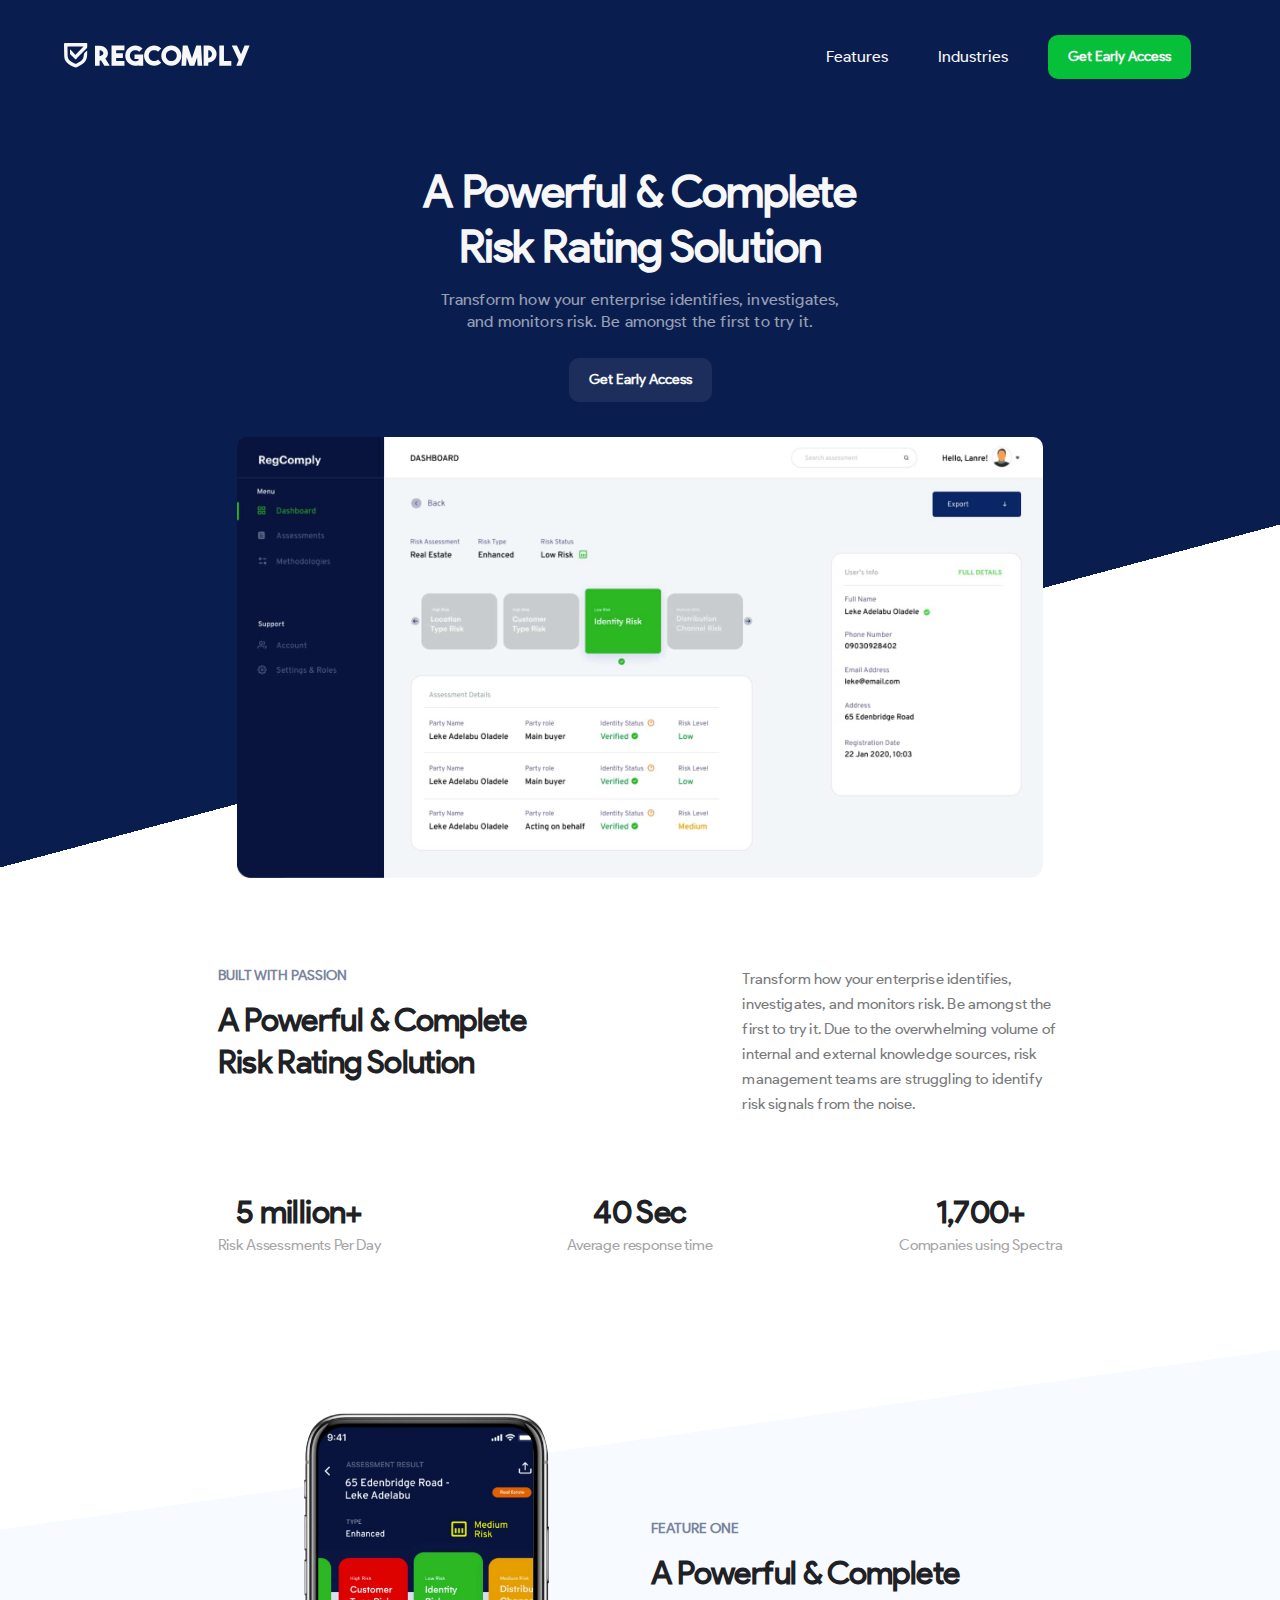
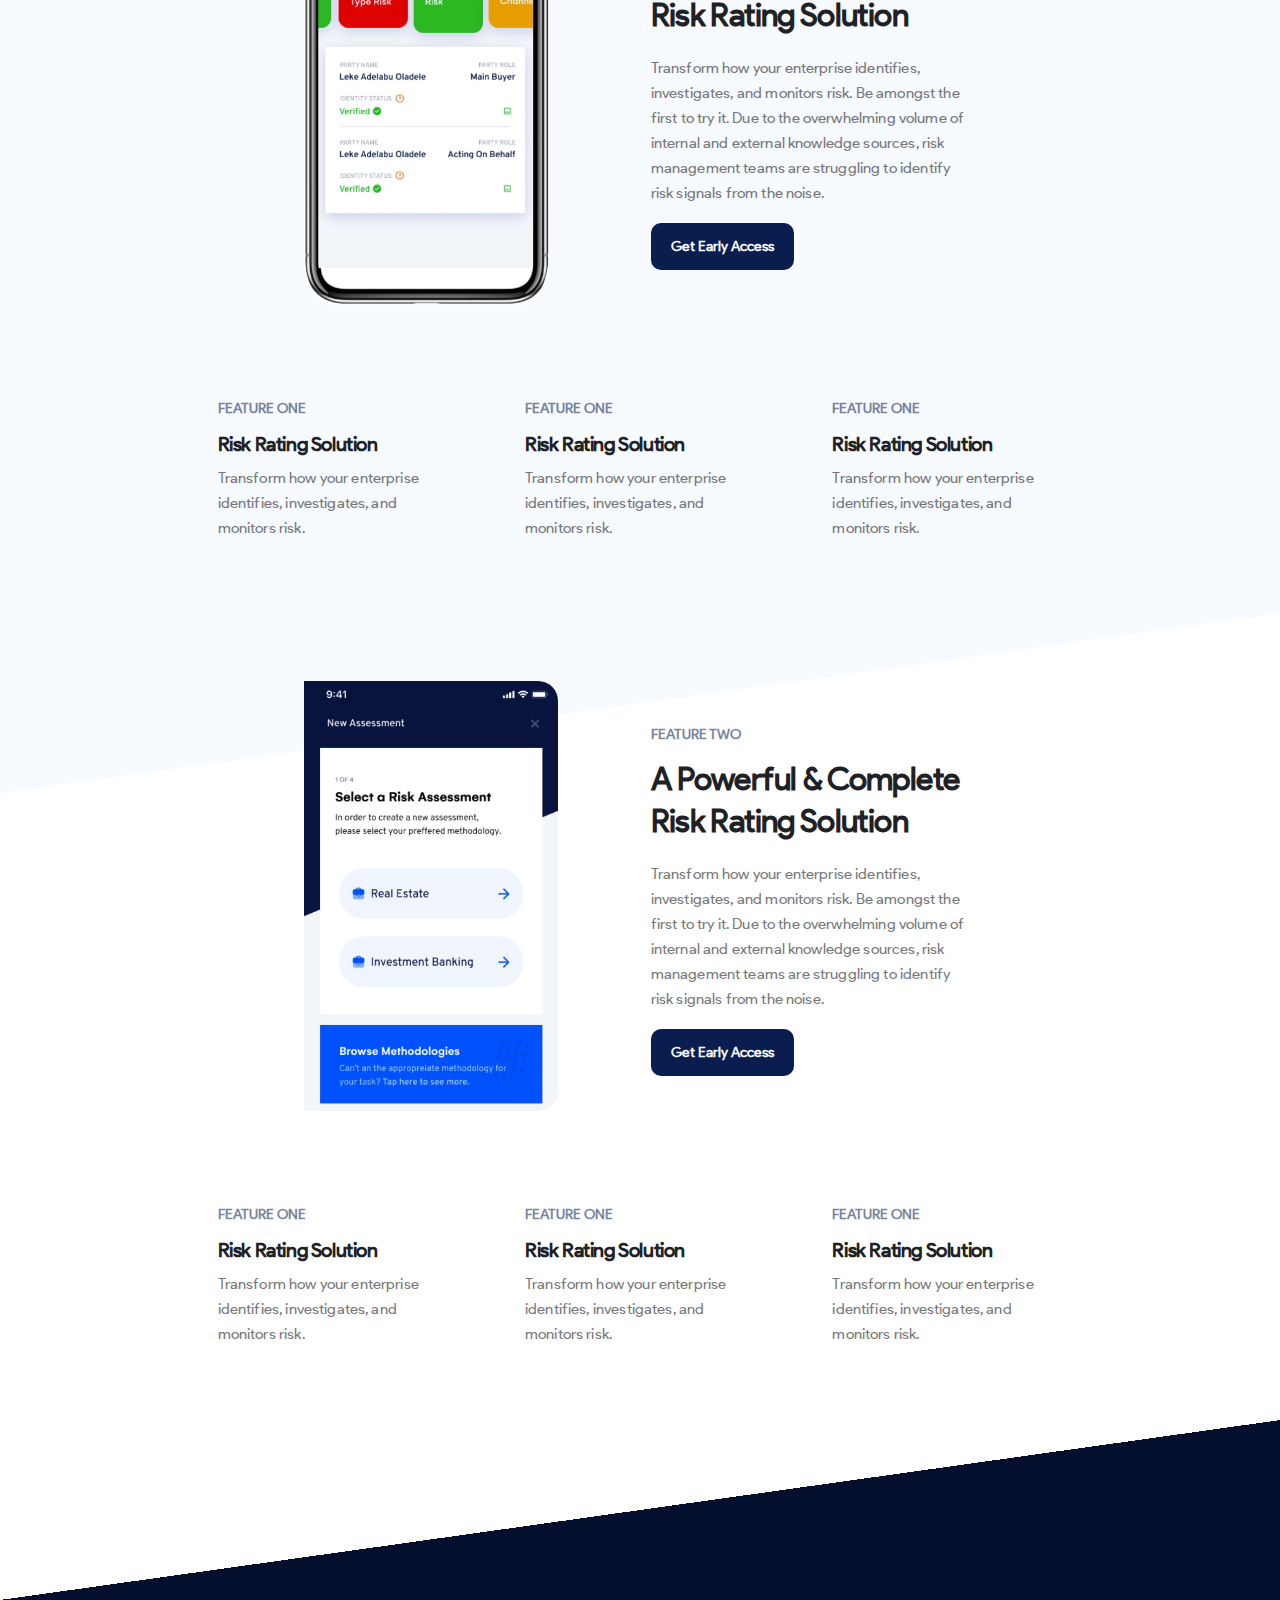
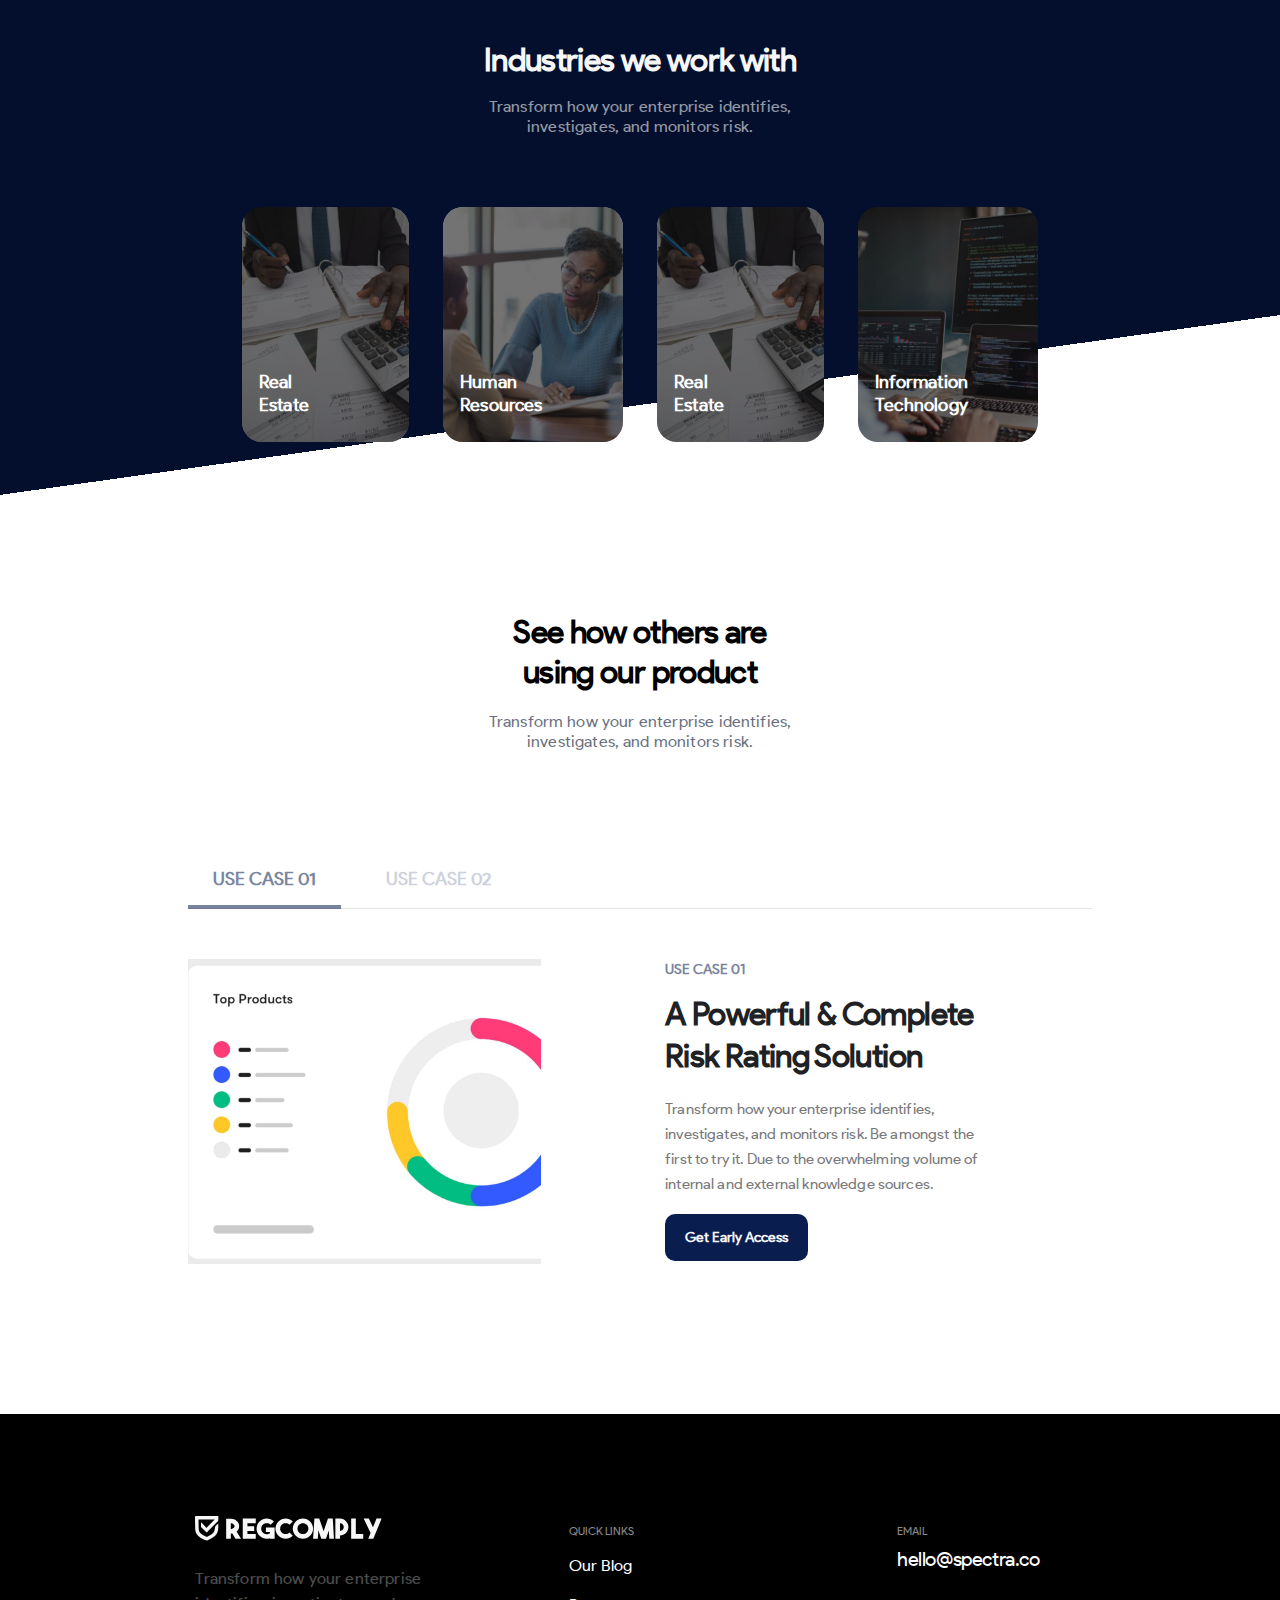
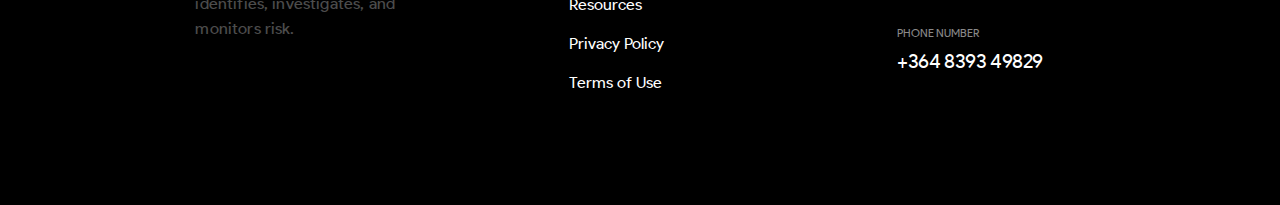
==== home.html @ 765aa0dc "heroku deployment" ====
<!DOCTYPE html>
<html lang="en">
    <head>
        <meta charset="UTF-8" />
        <meta http-equiv="X-UA-Compatible" content="IE=edge" />
        <meta name="viewport" content="width=device-width, initial-scale=1.0" />
        <link
            rel="shortcut icon"
            href="assets/images/favicon.ico"
            type="image/x-icon"
        />
        <link rel="stylesheet" href="css/header.css" />
        <link rel="stylesheet" href="css/index.css" />
        <link rel="stylesheet" href="css/footer.css" />
        <link rel="stylesheet" href="css/modal.css" />
        <script src="script/index.js"></script>
        <title>RegComply</title>
    </head>

    <body>
        <!-- HEADER START -->

        <header id="navbar" class="navbar">
            <a> <img src="assets/icons/logo.svg" alt="logo" class="logo" /></a>
            <nav>
                <div class="nav-menu">
                    <a href="#features" class="nav-item">Features</a>
                    <a href="#industries" class="nav-item">Industries</a>
                    <a class="early-access nav-item">Get Early Access</a>
                </div>
                <div class="hamburger">
                    <span class="bar"></span>
                    <span class="bar"></span>
                    <span class="bar"></span>
                </div>
            </nav>
        </header>

        <!-- HEADER END -->

        <!-- MODAL START -->

        <div id="Modal" class="modal">
            <!-- Modal content -->
            <span class="close-btn">&times;</span>
            <div class="modal-content">
                <h3 class="modal-title">Join our list</h3>
                <p class="modal-description">
                    Sign up here to get the lastest news and updates.
                </p>
                <form class="modal-form">
                    <div class="form-group">
                        <label for="name" class="input-label">Full Name</label>
                        <input type="text" id="name" class="text-input" />
                    </div>
                    <div class="form-group">
                        <label for="email" class="input-label"
                            >Email Address</label
                        >
                        <input type="email" id="email" class="text-input" />
                    </div>
                    <button type="submit" class="modal-submit">JOIN</button>
                </form>
            </div>
        </div>

        <!-- MODAL END -->

        <!-- BODY START -->

        <div class="container">
            <section class="section-1">
                <h1>A Powerful & Complete Risk Rating Solution</h1>
                <p>
                    Transform how your enterprise identifies, investigates, and
                    monitors risk. Be amongst the first to try it.
                </p>
                <a class="early-access">Get Early Access</a>
                <img src="assets/images/img1.jpg" />
            </section>
            <section class="section-2">
                <div class="row-1">
                    <div class="row-section">
                        <h6>BUILT WITH PASSION</h6>
                        <h3>A Powerful & Complete Risk Rating Solution</h3>
                    </div>
                    <div class="row-section">
                        <p>
                            Transform how your enterprise identifies,
                            investigates, and monitors risk. Be amongst the
                            first to try it. Due to the overwhelming volume of
                            internal and external knowledge sources, risk
                            management teams are struggling to identify risk
                            signals from the noise.
                        </p>
                    </div>
                </div>
                <div class="row-2">
                    <div class="row-section">
                        <div class="section-value">5 million+</div>
                        <div class="section-title">
                            Risk Assessments Per Day
                        </div>
                    </div>
                    <div class="row-section">
                        <div class="section-value">40 Sec</div>
                        <div class="section-title">Average response time</div>
                    </div>
                    <div class="row-section">
                        <div class="section-value">1,700+</div>
                        <div class="section-title">Companies using Spectra</div>
                    </div>
                </div>
            </section>
            <section class="section-3" id="features">
                <div class="row-1">
                    <img src="assets/images/img2.jpg" />
                    <div class="row-section">
                        <h6>FEATURE ONE</h6>
                        <h3>A Powerful & Complete Risk Rating Solution</h3>
                        <p>
                            Transform how your enterprise identifies,
                            investigates, and monitors risk. Be amongst the
                            first to try it. Due to the overwhelming volume of
                            internal and external knowledge sources, risk
                            management teams are struggling to identify risk
                            signals from the noise.
                        </p>
                        <a class="early-access">Get Early Access</a>
                    </div>
                </div>
                <div class="row-2">
                    <div class="row-section">
                        <h6>FEATURE ONE</h6>
                        <h4>Risk Rating Solution</h4>
                        <p>
                            Transform how your enterprise identifies,
                            investigates, and monitors risk.
                        </p>
                    </div>
                    <div class="row-section">
                        <h6>FEATURE ONE</h6>
                        <h4>Risk Rating Solution</h4>
                        <p>
                            Transform how your enterprise identifies,
                            investigates, and monitors risk.
                        </p>
                    </div>
                    <div class="row-section">
                        <h6>FEATURE ONE</h6>
                        <h4>Risk Rating Solution</h4>
                        <p>
                            Transform how your enterprise identifies,
                            investigates, and monitors risk.
                        </p>
                    </div>
                </div>
            </section>
            <section class="section-3 section-4">
                <div class="row-1">
                    <img src="assets/images/img3.jpg" />
                    <div class="row-section">
                        <h6>FEATURE TWO</h6>
                        <h3>A Powerful & Complete Risk Rating Solution</h3>
                        <p>
                            Transform how your enterprise identifies,
                            investigates, and monitors risk. Be amongst the
                            first to try it. Due to the overwhelming volume of
                            internal and external knowledge sources, risk
                            management teams are struggling to identify risk
                            signals from the noise.
                        </p>
                        <a class="early-access">Get Early Access</a>
                    </div>
                </div>
                <div class="row-2">
                    <div class="row-section">
                        <h6>FEATURE ONE</h6>
                        <h4>Risk Rating Solution</h4>
                        <p>
                            Transform how your enterprise identifies,
                            investigates, and monitors risk.
                        </p>
                    </div>
                    <div class="row-section">
                        <h6>FEATURE ONE</h6>
                        <h4>Risk Rating Solution</h4>
                        <p>
                            Transform how your enterprise identifies,
                            investigates, and monitors risk.
                        </p>
                    </div>
                    <div class="row-section">
                        <h6>FEATURE ONE</h6>
                        <h4>Risk Rating Solution</h4>
                        <p>
                            Transform how your enterprise identifies,
                            investigates, and monitors risk.
                        </p>
                    </div>
                </div>
            </section>
            <section class="section-5" id="industries">
                <h2>Industries we work with</h2>
                <p>
                    Transform how your enterprise identifies, investigates, and
                    monitors risk.
                </p>
                <div class="industries-row">
                    <div class="industry real-estate">
                        <p>Real Estate</p>
                    </div>
                    <div class="industry human-resources">
                        <p>Human Resources</p>
                    </div>
                    <div class="industry real-estate">
                        <p>Real Estate</p>
                    </div>
                    <div class="industry information-technology">
                        <p>Information Technology</p>
                    </div>
                </div>
            </section>
            <section class="section-6">
                <h2>See how others are using our product</h2>
                <p>
                    Transform how your enterprise identifies, investigates, and
                    monitors risk.
                </p>
                <div class="title-bar">
                    <div
                        class="title-item title-active"
                        onclick="moveBackward()"
                    >
                        USE CASE 01
                    </div>
                    <div class="title-item" onclick="moveForward()">
                        USE CASE 02
                    </div>
                </div>
                <carousel class="carousel">
                    <slide class="slide" id="slide-1">
                        <div class="use-case">
                            <img src="assets/images/img4.jpg" />
                            <div class="use-case-section">
                                <h6>USE CASE 01</h6>
                                <h3>
                                    A Powerful & Complete Risk Rating Solution
                                </h3>
                                <p>
                                    Transform how your enterprise identifies,
                                    investigates, and monitors risk. Be amongst
                                    the first to try it. Due to the overwhelming
                                    volume of internal and external knowledge
                                    sources.
                                </p>
                                <a class="early-access">Get Early Access</a>
                            </div>
                        </div>
                    </slide>
                    <slide class="slide">
                        <div class="use-case">
                            <img src="assets/images/img4.jpg" />
                            <div class="use-case-section">
                                <h6>USE CASE 02</h6>
                                <h3>
                                    A Powerful & Complete Risk Rating Solution
                                </h3>
                                <p>
                                    Transform how your enterprise identifies,
                                    investigates, and monitors risk. Be amongst
                                    the first to try it. Due to the overwhelming
                                    volume of internal and external knowledge
                                    sources.
                                </p>
                                <a class="early-access">Get Early Access</a>
                            </div>
                        </div>
                    </slide>
                </carousel>
            </section>
        </div>

        <!-- BODY END -->

        <!-- FOOTER START -->

        <footer>
            <div class="footer-col">
                <img src="assets/icons/logo.svg" alt="logo" class="logo" />
                <p class="sub-text">
                    Transform how your enterprise identifies, investigates, and
                    monitors risk.
                </p>
            </div>
            <div class="footer-col">
                <p class="sub-title">QUICK LINKS</p>
                <nav>
                    <a class="nav-item">Our Blog</a>
                    <a class="nav-item">Resources</a>
                    <a class="nav-item">Privacy Policy</a>
                    <a class="nav-item">Terms of Use</a>
                </nav>
            </div>
            <div class="footer-contacts">
                <div class="footer-col">
                    <p class="sub-title">EMAIL</p>
                    <a href="mailto:hello@spectra.co" class="contact mail"
                        >hello@spectra.co</a
                    >
                    <p class="sub-title">PHONE NUMBER</p>
                    <a href="tel:+364 8393 49829" class="contact"
                        >+364 8393 49829</a
                    >
                </div>
            </div>
        </footer>
        <!-- FOOTER END -->
        <script src="script/header.js"></script>
        <script src="script/modal.js"></script>
    </body>
</html>
---- css/header.css ----
header {
    width: 100%;
    padding: 20px 5%;
    padding-top: 35px;
    background: #0a1d4f;
    display: flex;
    justify-content: space-between;
    align-items: center;
    overflow: hidden;
    z-index: 1;
}

header img.logo {
    height: 25px;
}

.nav-menu {
    display: flex;
    justify-content: space-between;
    align-items: center;
}

header a.nav-item {
    font-size: 16px;
    line-height: 14px;
    color: #f7f7f8;
    text-decoration: none;
    margin: 0 25px;
}

header a.early-access {
    background: #06c03a;
    border-radius: 10px;
    font-size: 14px;
    font-weight: bold;
    line-height: 14px;
    color: #f7f7f8;
    text-decoration: none;
    padding: 15px 20px;
    margin-left: 15px;
}

.hamburger {
    display: none;
}

.bar {
    display: block;
    width: 25px;
    height: 3px;
    margin: 5px auto;
    -webkit-transition: all 0.3s ease-in-out;
    transition: all 0.3s ease-in-out;
    background-color: white;
}

@media screen and (max-width: 799px) {
    .nav-menu {
        height: 30%;
        position: fixed;
        left: -100%;
        top: 5rem;
        flex-direction: column;
        background-color: white;
        padding: 7% 0;
        width: 100%;
        border-radius: 10px;
        text-align: center;
        transition: 0.3s;
        box-shadow:
            0 10px 27px rgba(0, 0, 0, 0.05);
        z-index: 1;
    }

    header a.nav-item {
        font-size: 20px;
        color: black;
    }
    header a.early-access {
        color: #f7f7f8;
    }
    .nav-menu.active {
        left: 0;
    }

    .nav-item {
        margin: 2.5rem 0;
    }

    .hamburger {
        display: block;
        cursor: pointer;
    }

    .hamburger.active .bar:nth-child(2) {
        opacity: 0;
    }

    .hamburger.active .bar:nth-child(1) {
        transform: translateY(8px) rotate(45deg);
    }

    .hamburger.active .bar:nth-child(3) {
        transform: translateY(-8px) rotate(-45deg);
    }
}
---- css/index.css ----
html {
    scroll-behavior: smooth;
    overflow-x: hidden;
}

@font-face {
    font-family: "ProductSans";
    src: url("../assets/fonts/ProductSans.ttf");
}

input:-webkit-autofill, input:-webkit-autofill:hover, input:-webkit-autofill:focus, input:-webkit-autofill:active {
    -webkit-box-shadow: 0 0 0 30px white inset !important;
}

/* Chrome, Safari, Edge, Opera */

input::-webkit-outer-spin-button, input::-webkit-inner-spin-button {
    -webkit-appearance: none;
    margin: 0;
}

/* Firefox */

input[type="number"] {
    -moz-appearance: textfield;
}

*, *::before, *::after {
    font-family: ProductSans, Arial, Helvetica, sans-serif;
    -webkit-box-sizing: border-box;
    -moz-box-sizing: border-box;
    box-sizing: border-box;
    margin: 0;
    padding: 0;
    outline: none !important;
    -ms-overflow-style: none;
    scrollbar-width: none;
}

*::-webkit-scrollbar {
    display: none;
}

div.container {
    width: 100%;
}

section.section-1 {
    width: 100%;
    background: rgb(10, 29, 79);
    background: linear-gradient(165deg, rgba(10, 29, 79, 1) 67%, rgba(255, 255, 255, 1) 67%);
    padding: 0 5%;
    padding-top: 65px;
    display: flex;
    flex-direction: column;
    align-items: center;
    padding-bottom: 25px;
}

section.section-1 h1 {
    font-size: 45px;
    line-height: 55px;
    text-align: center;
    letter-spacing: -0.02em;
    color: #f7f7f8;
    max-width: 500px;
}

section.section-1 p {
    font-size: 16px;
    line-height: 22px;
    text-align: center;
    letter-spacing: 0.01em;
    color: #f7f7f8;
    opacity: 0.6;
    max-width: 400px;
    margin-top: 15px;
}

section.section-1 a.early-access {
    background: #1d2e5d;
    border-radius: 10px;
    font-size: 14px;
    font-weight: bold;
    line-height: 14px;
    color: #f7f7f8;
    text-decoration: none;
    padding: 15px 20px;
    margin: 25px 0;
}

section.section-1 img {
    margin-top: 10px;
    width: 70%;
    border-radius: 10px;
}

section.section-2 {
    width: 100%;
    background: #fff;
    padding: 5vw 17%;
    display: flex;
    flex-direction: column;
}

section.section-2 div.row-1 {
    width: 100%;
    display: flex;
    align-items: stretch;
    justify-content: space-between;
}

section.section-2 div.row-1 div.row-section {
    width: 320px;
}

section.section-2 div.row-1 div.row-section h3 {
    font-size: 32px;
    line-height: 42px;
    letter-spacing: -0.02em;
    color: #202124;
}

section.section-2 div.row-1 div.row-section h6 {
    font-weight: bold;
    font-size: 14px;
    color: #0a1d4f;
    opacity: 0.54;
    margin-bottom: 15px;
}

section.section-2 div.row-1 div.row-section p {
    font-size: 15px;
    line-height: 25px;
    letter-spacing: 0.01em;
    color: #202124;
    opacity: 0.6;
}

section.section-2 div.row-2 {
    margin-top: 75px;
    width: 100%;
    display: flex;
    flex-direction: row;
    align-items: flex-start;
    justify-content: space-between;
}

section.section-2 div.row-2 div.row-section {
    display: flex;
    flex-direction: column;
    align-items: center;
}

section.section-2 div.row-2 div.row-section div.section-value {
    font-weight: 900;
    font-size: 32px;
    text-align: center;
    letter-spacing: -0.02em;
    color: #202124;
    margin-bottom: 5px;
}

section.section-2 div.row-2 div.row-section div.section-title {
    font-size: 15px;
    letter-spacing: -0.01em;
    color: #202124;
    opacity: 0.4;
}

section.section-3 {
    width: 100%;
    background: rgb(255, 255, 255);
    background: linear-gradient(172deg, rgba(255, 255, 255, 1) 20%, rgba(247, 250, 255, 1) 20%);
    padding: 0 17%;
    padding-top: 95px;
    display: flex;
    flex-direction: column;
    align-items: center;
    padding-bottom: 25px;
}

section.section-4 {
    width: 100%;
    background: rgba(247, 50, 255, 1);
    background: linear-gradient(172deg, rgba(247, 250, 255, 1) 20%, rgba(255, 255, 255, 1) 20%);
    padding: 0 17%;
    padding-top: 85px;
    display: flex;
    flex-direction: column;
    align-items: center;
    padding-bottom: 25px;
}

section.section-3 div.row-section h6 {
    font-weight: bold;
    font-size: 14px;
    color: #0a1d4f;
    opacity: 0.54;
    margin-bottom: 15px;
}

section.section-3 div.row-1 {
    width: 100%;
    display: flex;
    align-items: flex-end;
    justify-content: center;
}

section.section-3 div.row-1 img {
    width: 29%;
    margin-right: 6%;
    border-radius: 11%;
}

section.section-4 div.row-1 img {
    width: 30%;
    margin-right: 5%;
    border-radius: 0px 20px 20px 0px;
}

section.section-3 div.row-1 div.row-section {
    width: 325px;
    padding-bottom: 50px;
    margin-left: 6%;
}

section.section-3 div.row-1 div.row-section h3 {
    font-size: 32px;
    line-height: 42px;
    letter-spacing: -0.02em;
    color: #202124;
    margin-bottom: 20px;
}

section.section-3 div.row-1 div.row-section p {
    font-size: 15px;
    line-height: 25px;
    letter-spacing: 0.01em;
    color: #202124;
    opacity: 0.6;
    margin-bottom: 30px;
}

section.section-3 div.row-1 div.row-section a.early-access {
    background: #0a1d4f;
    border-radius: 10px;
    font-size: 14px;
    font-weight: bold;
    line-height: 14px;
    color: #f7f7f8;
    text-decoration: none;
    padding: 15px 20px;
}

section.section-3 div.row-2 {
    margin-top: 95px;
    width: 100%;
    display: flex;
    align-items: flex-start;
    justify-content: space-between;
}

section.section-3 div.row-2 div.row-section {
    width: 230px;
    display: flex;
    flex-direction: column;
    align-items: flex-start;
}

section.section-3 div.row-2 div.row-section h4 {
    font-size: 20px;
    letter-spacing: -0.02em;
    color: #202124;
    margin-bottom: 10px;
}

section.section-3 div.row-2 div.row-section p {
    font-size: 15px;
    line-height: 25px;
    letter-spacing: 0.01em;
    color: #202124;
    opacity: 0.6;
    margin-bottom: 30px;
}

section.section-5 {
    width: 100%;
    background: rgba(255, 255, 255, 1);
    background: linear-gradient(172deg, rgba(255, 255, 255, 1) 20%, #040f2d 20%, #040f2d 70%, rgba(255, 255, 255, 1) 70%);
    padding: 0 17%;
    padding-top: 235px;
    display: flex;
    flex-direction: column;
    align-items: center;
    padding-bottom: 170px;
}

section.section-5 h2 {
    font-size: 32px;
    line-height: 45px;
    text-align: center;
    letter-spacing: -0.02em;
    color: #f7f7f8;
    margin-bottom: 15px;
}

section.section-5 p {
    font-size: 16px;
    line-height: 20px;
    text-align: center;
    letter-spacing: 0.01em;
    color: #f7f7f8;
    opacity: 0.6;
    max-width: 380px;
    margin-bottom: 70px;
}

section.section-5 div.industries-row {
    width: 100%;
    display: flex;
    padding: 0 10px;
    justify-content: center;
    align-items: center;
}

section.section-5 div.industries-row div.industry {
    width: 180px;
    max-width: 180px;
    height: 235px;
    margin: 0 17px;
    border-radius: 20px;
    background-repeat: no-repeat;
    background-size: 100% 100%;
    cursor: pointer;
}

section.section-5 div.industries-row div.industry p {
    width: 100%;
    height: 100%;
    background: rgba(23, 22, 22, 0.6);
    border-radius: 20px;
    display: flex;
    align-items: flex-end;
    padding: 25px 17px;
    padding-right: 100px;
    font-weight: bold;
    font-size: 18px;
    line-height: 23px;
    color: #ffffff;
    text-align: left;
    opacity: 1;
}

section.section-5 div.industries-row div.real-estate {
    background-image: url("../assets/images/industry1.jpg");
}

section.section-5 div.industries-row div.human-resources {
    background-image: url("../assets/images/industry2.jpg");
}

section.section-5 div.industries-row div.information-technology {
    background-image: url("../assets/images/industry3.jpg");
}

section.section-6 {
    width: 80%;
    margin: 0 auto;
    background: rgba(255, 255, 255, 1);
    padding: 0 10px;
    display: flex;
    flex-direction: column;
    align-items: center;
    padding-bottom: 150px;
}

section.section-6 h2 {
    font-size: 32px;
    line-height: 40px;
    text-align: center;
    letter-spacing: -0.02em;
    color: #000;
    margin-bottom: 20px;
    max-width: 320px;
}

section.section-6 p {
    font-size: 16px;
    line-height: 20px;
    text-align: center;
    letter-spacing: 0.01em;
    color: #040f2d;
    opacity: 0.6;
    max-width: 380px;
}

section.section-6 div.title-bar {
    margin-top: 100px;
    margin-bottom: 50px;
    width: 90%;
    border-bottom: 1px solid #e5e5e5;
    display: flex;
    align-items: center;
}

section.section-6 div.title-bar div.title-item {
    font-weight: bold;
    padding: 17px 25px;
    margin-right: 20px;
    font-size: 18px;
    line-height: 18px;
    color: #0a1d4f;
    cursor: pointer;
    border-bottom: 4px solid transparent;
    opacity: 0.2;
    position: relative;
    top: 1px;
}

section.section-6 div.title-bar div.title-active {
    border-color: #0a1d4f;
    opacity: 0.54;
}

section.section-6 .carousel .slide {
    padding-left: 5%;
}

section.section-6 .carousel, section.section-6 .carousel .slide {
    min-width: 100%;
    display: flex;
    align-items: center;
    justify-content: flex-start;
    position: relative;
    overflow: hidden;
}

section.section-6 div.use-case {
    min-width: 90%;
    display: flex;
    align-items: center;
    justify-content: flex-start;
}

section.section-6 div.use-case img {
    width: 37%;
    margin-right: 13%;
}

section.section-6 div.use-case div.use-case-section {
    width: 330px;
    padding-bottom: 15px;
}

section.section-6 div.use-case div.use-case-section h3 {
    font-size: 32px;
    line-height: 42px;
    letter-spacing: -0.02em;
    color: #202124;
    margin-bottom: 20px;
}

section.section-6 div.use-case div.use-case-section h6 {
    font-weight: bold;
    font-size: 14px;
    color: #0a1d4f;
    opacity: 0.54;
    margin-bottom: 15px;
}

section.section-6 div.use-case div.use-case-section p {
    font-size: 15px;
    line-height: 25px;
    letter-spacing: 0.01em;
    color: #202124;
    opacity: 0.6;
    margin-bottom: 30px;
    text-align: left;
}

section.section-6 div.use-case div.use-case-section a.early-access {
    background: #0a1d4f;
    border-radius: 10px;
    font-size: 14px;
    font-weight: bold;
    line-height: 14px;
    color: #f7f7f8;
    text-decoration: none;
    padding: 15px 20px;
}

@keyframes move-forward {
    0% {
        margin-left: 0%;
    }
    100% {
        margin-left: -100%;
    }
}

@keyframes move-backward {
    0% {
        margin-left: -100%;
    }
    100% {
        margin-left: 0%;
    }
}

@media screen and (max-width: 850px) {
    section.section-5 div.industries-row {
        width: 100%;
        display: grid;
        grid-row: auto auto;
        grid-template-columns: 200px 200px;
        grid-column-gap: 20px;
        grid-row-gap: 40px;
    }
    section.section-5 div.industries-row div.industry {
        width: 180px;
        max-width: unset;
    }
}

@media screen and (max-width: 799px) {
    html {
        overflow-x: hidden;
    }
    section.section-2 div.row-2 {
        flex-direction: column;
        align-items: center;
    }
    section.section-2 div.row-2 div.row-section {
        margin-top: 40px;
    }
    section.section-2 div.row-1 {
        flex-direction: column;
        align-items: center;
    }
    section.section-2 div.row-1 div.row-section h3 {
        margin-bottom: 20px;
    }
    section.section-3 div.row-1 {
        flex-direction: column;
        align-items: flex-start;
        justify-content: center;
    }
    section.section-3 div.row-1 img {
        /* temporary */
        display: none;
    }
    /* temporary (remove phone images)*/
    section.section-1 img {
        width: 90%;
    }
    section.section-3 div.row-2 {
        margin-top: 60px;
        align-items: center;
        justify-content: space-between;
        width: 120%;
    }
    section.section-3 div.row-1 div.row-section {
        width: 100%;
        margin: auto;
        text-align: center;
        justify-content: center;
    }
    /* section.section-3 div.row-2 div.row-section {
        width: 300px;
    } */
    section.section-5 div.industries-row {
        overflow-x: auto;
    }
    section.section-6 .carousel {
        max-width: 80%;
    }
    section.section-6 div.use-case img {
        display: none;
    }
    section.section-5 {
        padding: 0;
        padding-top: 235px;
        padding-bottom: 170px;
    }
    section.section-1 h1 {
        font-size: 38px;
    }
    section.section-6 div.title-bar {
        width: 100%;
    }
    section.section-6 div.title-bar div.title-item {
        text-align: center;
    }
    section.section-3 div.row-2 {
        flex-direction: column;
    }
    section.section-3 div.row-2 div.row-section {
        width: 100%;
    }
}

@media screen and (max-width: 500px) {
    section.section-5 div.industries-row {
        display: flex;
        flex-wrap: wrap;
    }
    section.section-5 h2, section.section-5 p {
        text-shadow: 0px 0px 1px rgb(10, 29, 79);
    }
}
---- css/footer.css ----
footer {
    width: 100%;
    background: #000;
    padding: 8vw 5%;
    display: flex;
    align-items: flex-start;
    justify-content: center;
    height: min-content;
}

footer div.footer-col {
    display: flex;
    flex-direction: column;
    align-items: flex-start;
    width: 258px;
    margin: 0 5%;
}

footer div.footer-col img.logo {
    height: 25px;
}

footer div.footer-col p.sub-text {
    margin-top: 25px;
    font-size: 16px;
    line-height: 25px;
    letter-spacing: 0.01em;
    color: #ffffff;
    opacity: 0.3;
}

footer div.footer-col p.sub-title {
    font-size: 11px;
    line-height: 30px;
    color: #ffffff;
    opacity: 0.54;
}

footer div.footer-col nav {
    display: flex;
    flex-direction: column;
    align-items: flex-start;
}

footer div.footer-col nav a.nav-item {
    font-size: 16px;
    margin: 10px 0;
    width: 100%;
    color: #ffffff;
    text-decoration: none;
}

footer div.footer-col a.contact {
    font-size: 20px;
    line-height: 27px;
    letter-spacing: -0.02em;
    color: #ffffff;
    text-decoration: none;
}

footer div.footer-col a.mail {
    margin-bottom: 45px;
}

@media screen and (max-width: 799px) {

    footer {
        display: block;
    }

    footer div.footer-col{
        margin-top: 25px;
    }
}
---- css/modal.css ----
.modal {
  display: none;
  flex-direction: row-reverse;
  justify-content: center;
  position: fixed;
  padding: 0 15px;
  z-index: 1;
  padding-top: 15vh;
  left: 0;
  top: 0;
  width: 100%;
  height: 100%;
  overflow: auto;
  background-color: rgba(0, 0, 0, 0.4);
}

.modal-content {
  background-color: #fff;
  padding: 30px 15px;
  width: min(90%, 500px);
  height: min-content;
  display: flex;
  flex-direction: column;
  align-items: center;
  border-radius: 7px;
}

.close-btn {
  color: rgb(10, 29, 79);
  background-color: #fff;
  font-size: 18px;
  line-height: 18px;
  width: 20px;
  height: 20px;
  max-width: 20px;
  max-height: 20px;
  cursor: pointer;
  margin-left: 15px;
  margin-top: 15px;
  border-radius: 50%;
  display: flex;
  justify-content: center;
  align-items: center;
}

.modal-title {
  margin-bottom: 7px;
  font-size: 22px;
}

.modal-description {
  padding-bottom: 10px;
  font-size: 14px;
  color: #aaa;
  width: 70%;
  text-align: center;
}

.modal-form {
  width: 90%;
  display: flex;
  flex-direction: column;
}

.modal-form .form-group {
  width: 100%;
  display: flex;
  flex-direction: column;
  align-items: flex-start;
  margin: 0 auto;
  margin-top: 15px;
}

.modal-form .form-group .input-label {
  font-size: 14px;
  color: #9097a5;
  text-transform: capitalize;
  margin-bottom: 5px;
}

.modal-form .form-group:focus-within .input-label {
  color: rgb(10, 29, 79);
}

.modal-form .form-group .text-input {
  width: 100%;
  height: 50px;
  background: #ffffff;
  border: 1px solid #9097a5;
  border-radius: 8px;
  color: #000;
  padding: 0px 10px;
  font-size: 14px;
}

.modal-form .modal-submit {
  width: 100%;
  height: 55px;
  background: rgb(10, 29, 79);
  border-radius: 8px;
  outline-width: 0;
  color: #fff;
  padding: 5px;
  display: flex;
  align-items: center;
  justify-content: center;
  font-size: 13px;
  line-height: 13px;
  font-weight: 600;
  border: none;
  cursor: pointer;
  margin-top: 25px;
}

.modal-form .modal-submit:hover {
  background-color: rgb(22, 45, 104);
}
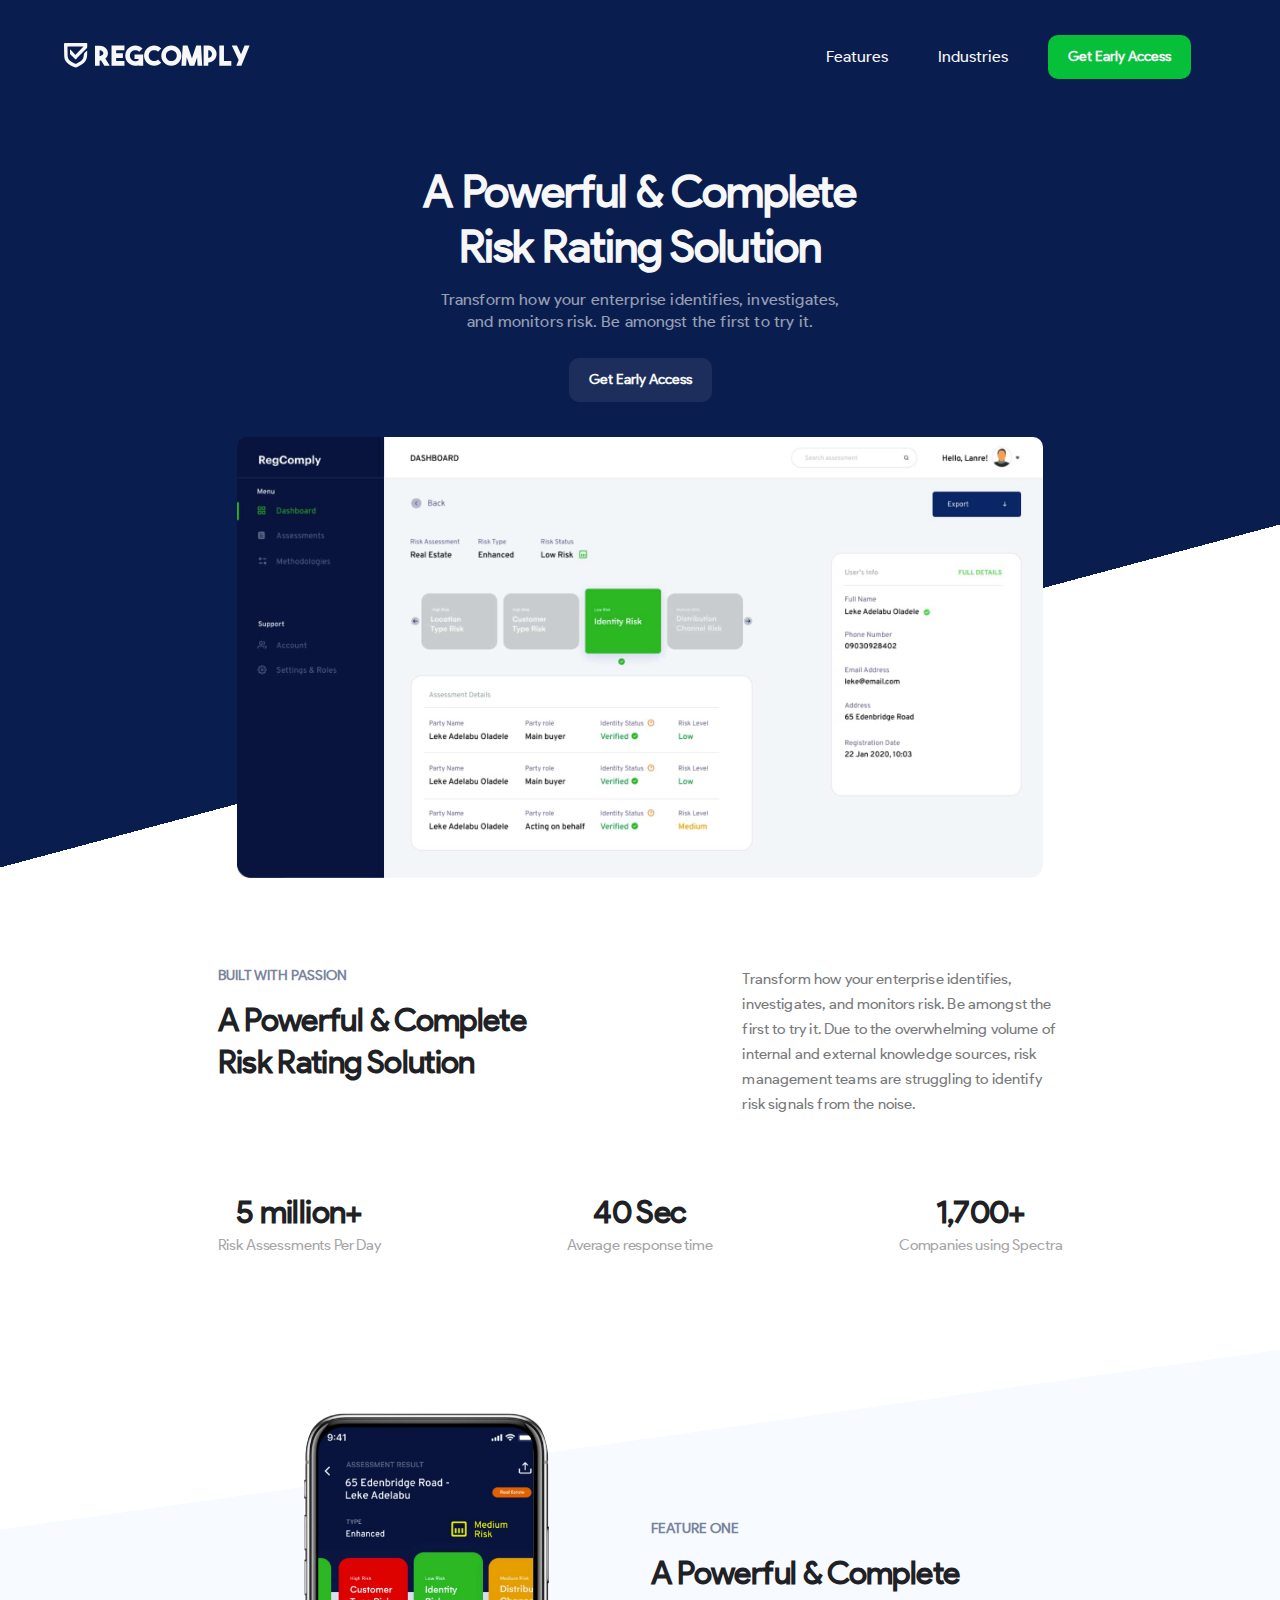
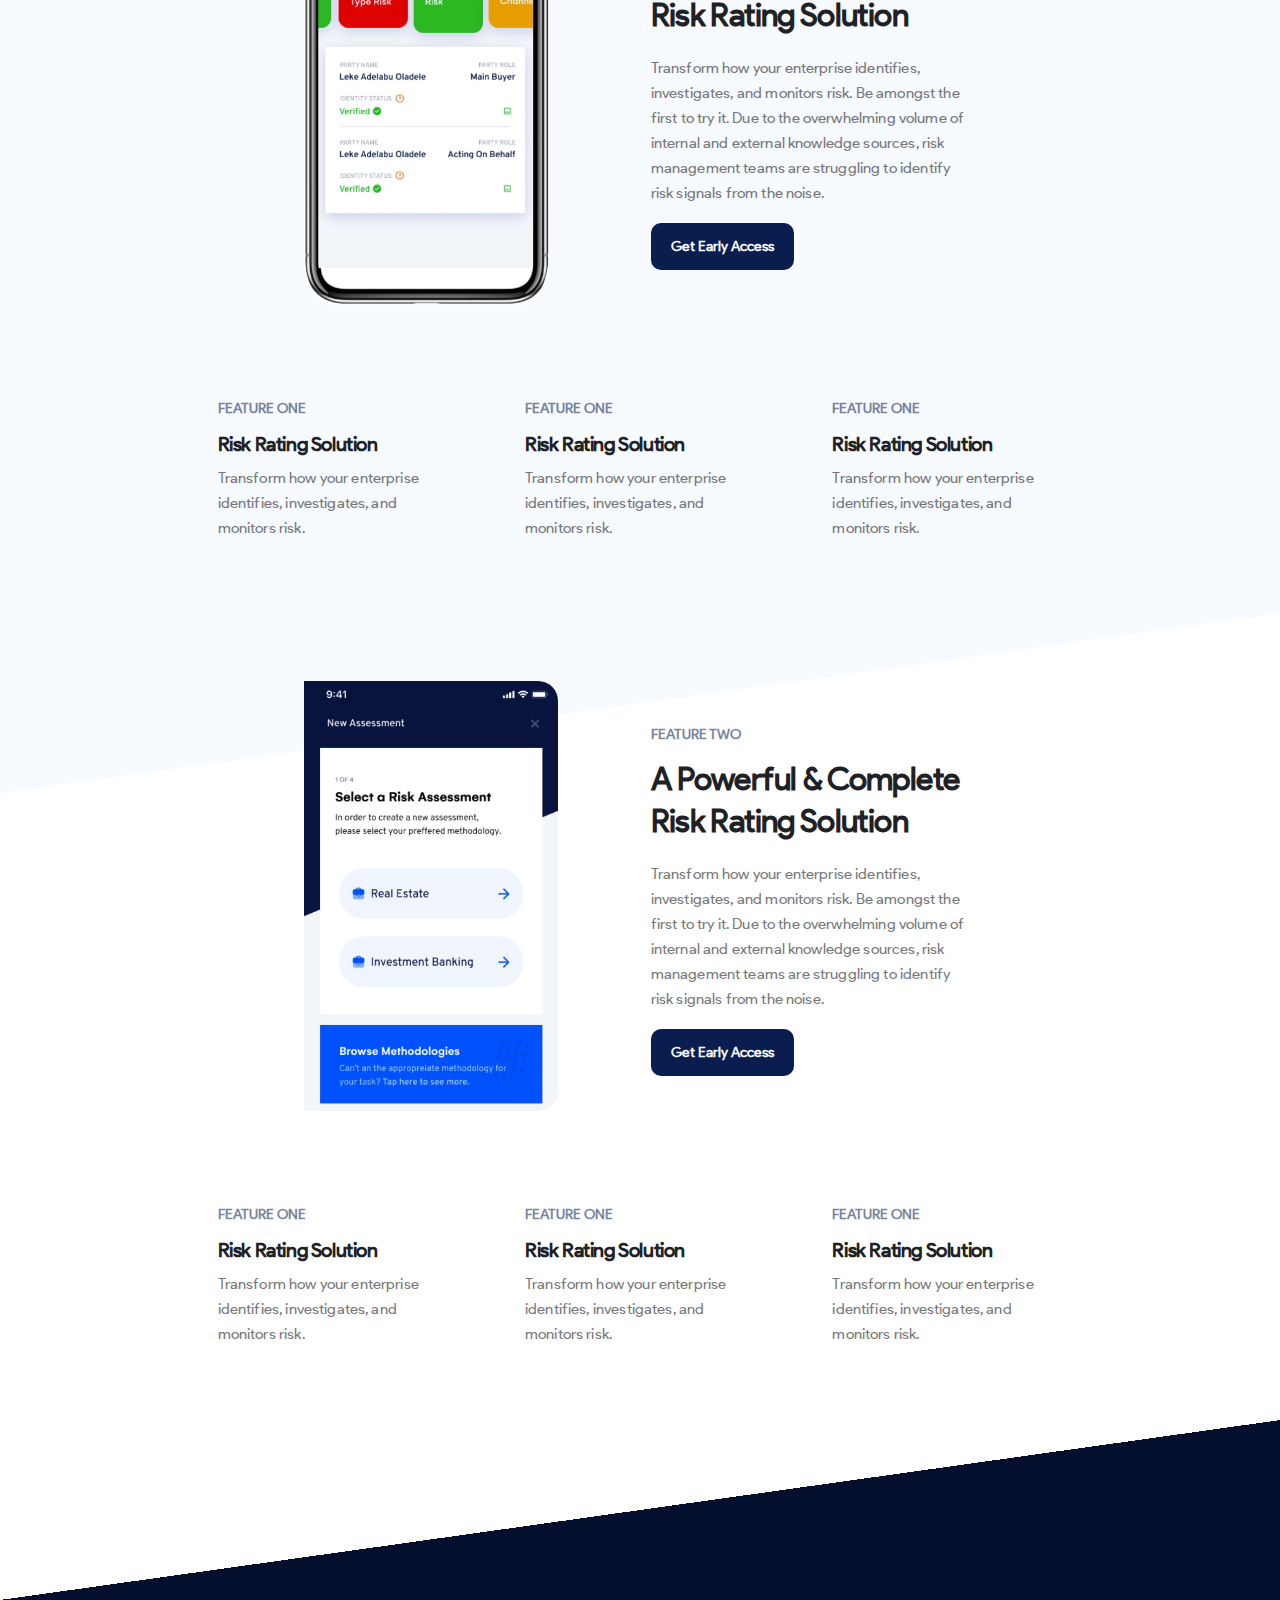
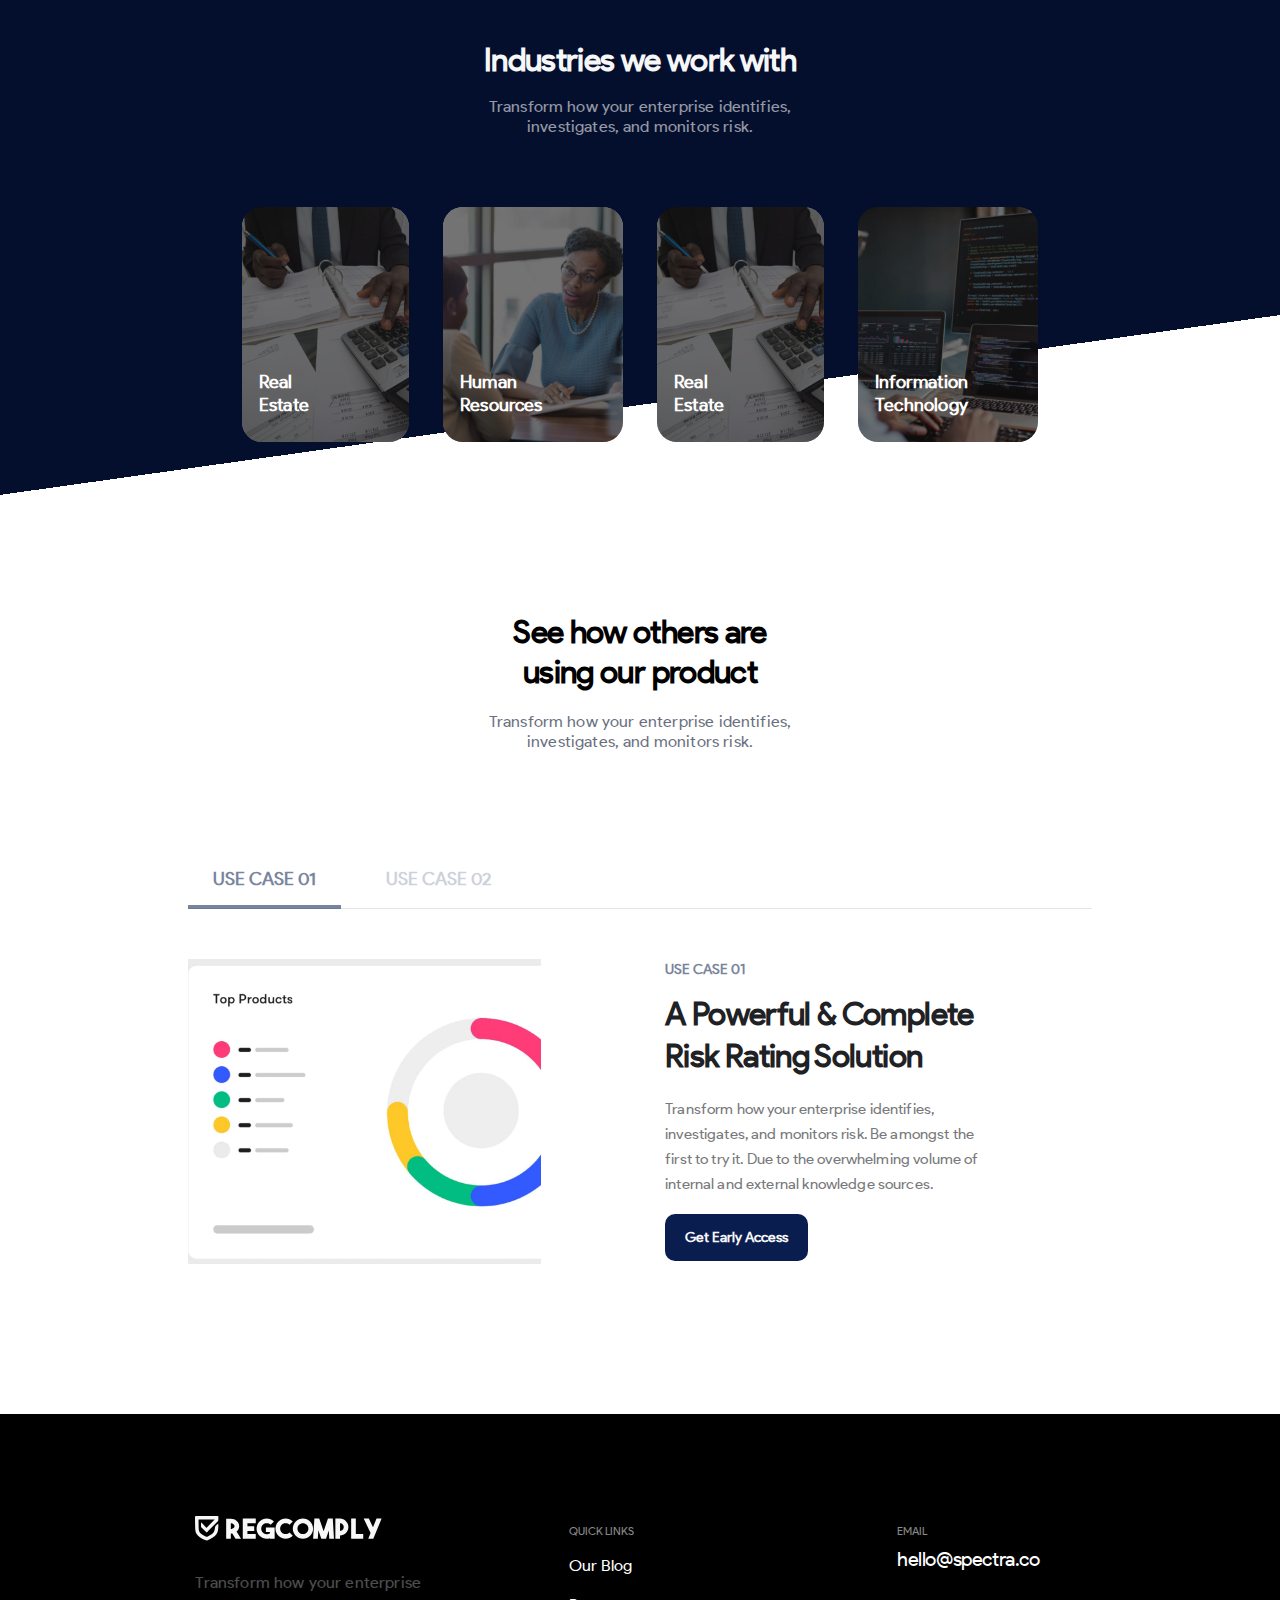
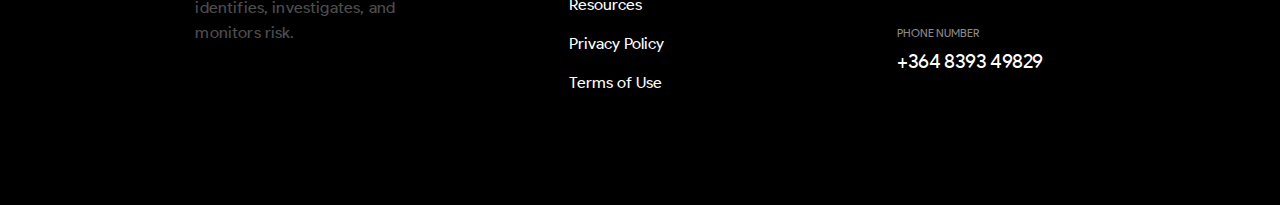
==== commit 46c8b482: "privacy and terms init" ====
--- a/home.html
+++ b/home.html
@@ -21,7 +21,9 @@
         <!-- HEADER START -->
 
         <header id="navbar" class="navbar">
-            <a> <img src="assets/icons/logo.svg" alt="logo" class="logo" /></a>
+            <a href="home.html">
+                <img src="assets/icons/logo.svg" alt="logo" class="logo"
+            /></a>
             <nav>
                 <div class="nav-menu">
                     <a href="#features" class="nav-item">Features</a>
@@ -287,7 +289,9 @@
 
         <footer>
             <div class="footer-col">
-                <img src="assets/icons/logo.svg" alt="logo" class="logo" />
+                <a href="home.html">
+                    <img src="assets/icons/logo.svg" alt="logo" class="logo"
+                /></a>
                 <p class="sub-text">
                     Transform how your enterprise identifies, investigates, and
                     monitors risk.
@@ -298,8 +302,8 @@
                 <nav>
                     <a class="nav-item">Our Blog</a>
                     <a class="nav-item">Resources</a>
-                    <a class="nav-item">Privacy Policy</a>
-                    <a class="nav-item">Terms of Use</a>
+                    <a href="privacy.html" class="nav-item">Privacy Policy</a>
+                    <a href="terms.html" class="nav-item">Terms of Use</a>
                 </nav>
             </div>
             <div class="footer-contacts">
--- a/css/index.css
+++ b/css/index.css
@@ -569,9 +569,6 @@
     /* section.section-3 div.row-2 div.row-section {
         width: 300px;
     } */
-    section.section-5 div.industries-row {
-        overflow-x: auto;
-    }
     section.section-6 .carousel {
         max-width: 80%;
     }
@@ -601,10 +598,23 @@
 }
 
 @media screen and (max-width: 500px) {
+    section.section-5 {
+        width: 100%;
+        background: rgba(255, 255, 255, 1);
+        background: linear-gradient(172deg, rgba(255, 255, 255, 1) 12%, #040f2d 12%, #040f2d 70%, rgba(255, 255, 255, 1) 70%);
+        padding: 0 17%;
+        padding-top: 235px;
+    }
+
     section.section-5 div.industries-row {
         display: flex;
         flex-wrap: wrap;
     }
+
+    section.section-5 div.industries-row div.industry {
+        margin-bottom: 15px;
+    }
+
     section.section-5 h2, section.section-5 p {
         text-shadow: 0px 0px 1px rgb(10, 29, 79);
     }
--- a/css/footer.css
+++ b/css/footer.css
@@ -48,6 +48,7 @@
     width: 100%;
     color: #ffffff;
     text-decoration: none;
+    cursor: pointer;
 }
 
 footer div.footer-col a.contact {
